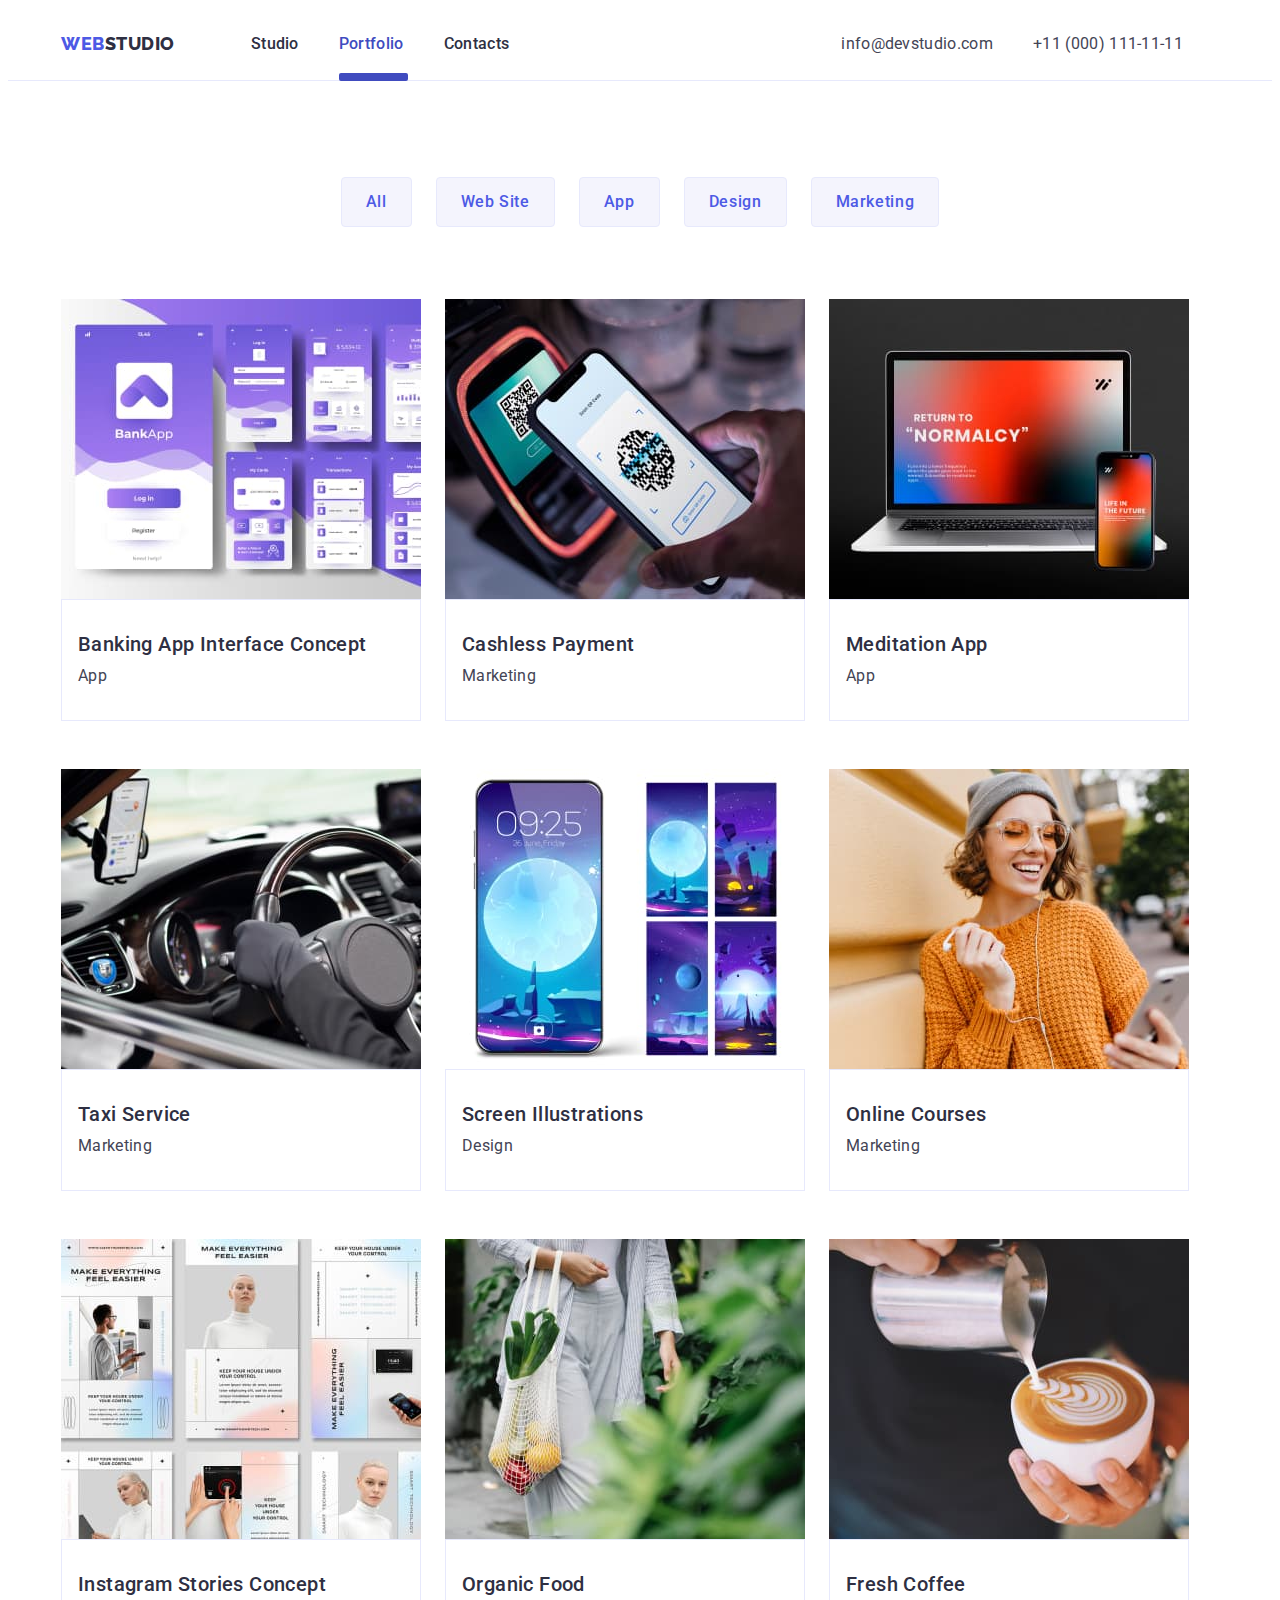
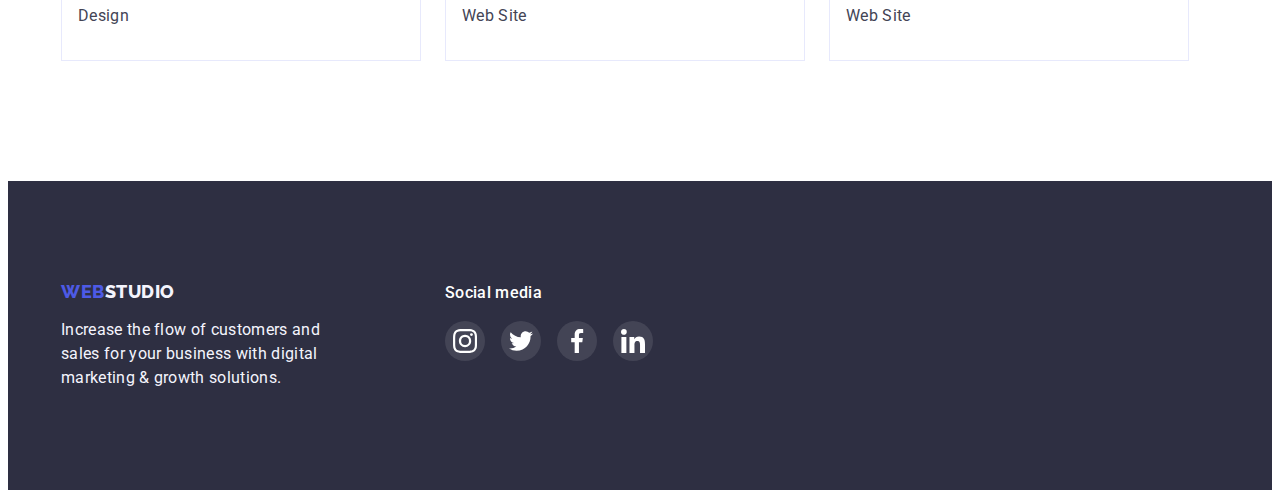
==== portfolio.html @ a072486b "Initial commit" ====
<!DOCTYPE html>
<html lang="en">
  <head>
    <meta charset="UTF-8" />
    <meta http-equiv="X-UA-Compatible" content="IE=edge" />
    <meta name="viewport" content="width=device-width, initial-scale=1.0" />
    <title>Portfolio</title>
    <link rel="preconnect" href="https://fonts.googleapis.com" />
    <link rel="preconnect" href="https://fonts.gstatic.com" crossorigin />
    <link
      href="https://fonts.googleapis.com/css2?family=Raleway:wght@800&family=Roboto:wght@400;500;700&display=swap"
      rel="stylesheet"
    />
    <link
      rel="stylesheet"
      href="https://cdnjs.cloudflare.com/ajax/libs/modern-normalize/1.1.0/modern-normalize.min.css"
      integrity="sha512-wpPYUAdjBVSE4KJnH1VR1HeZfpl1ub8YT/NKx4PuQ5NmX2tKuGu6U/JRp5y+Y8XG2tV+wKQpNHVUX03MfMFn9Q=="
      crossorigin="anonymous"
      referrerpolicy="no-referrer"
    />
    <link rel="stylesheet" href="./css/styles.css" />
  </head>
  <body>
    <header class="header">
      <div class="container header-container">
        <nav class="navigation">
          <a class="header-logo link" href="./index.html">
            <span class="header-logo-web">Web</span>
            Studio
          </a>
          <ul class="navigation-list list">
            <li class="navigation-item">
              <a class="navigation-link link" href="./index.html">Studio</a>
            </li>
            <li class="navigation-item">
              <a
                class="navigation-link active-page link"
                href="./portfolio.html"
                >Portfolio</a
              >
            </li>
            <li class="navigation-item">
              <a class="navigation-link link" href="">Contacts</a>
            </li>
          </ul>
        </nav>
        <address class="header-address">
          <ul class="address-list list">
            <li class="address-item">
              <a class="address-link link" href="mailto:info@devstudio.com">
                <span class="address-text">info@devstudio.com</span>
              </a>
            </li>
            <li class="address-item">
              <a class="address-link link" href="tel:+110001111111">
                <span class="address-text">+11 (000) 111-11-11</span>
              </a>
            </li>
          </ul>
        </address>
      </div>
    </header>
    <main>
      <section class="portfolio">
        <div class="container">
          <h1 class="portfolio-title" hidden>Portfolio</h1>
          <ul class="filters-list list">
            <li class="filters-item">
              <button class="filters-btn" type="button">All</button>
            </li>
            <li class="filters-item">
              <button class="filters-btn" type="button">Web Site</button>
            </li>
            <li class="filters-item">
              <button class="filters-btn" type="button">App</button>
            </li>
            <li class="filters-item">
              <button class="filters-btn" type="button">Design</button>
            </li>
            <li class="filters-item">
              <button class="filters-btn" type="button">Marketing</button>
            </li>
          </ul>
          <ul class="projects-list list">
            <li class="projects-item">
              <a class="projects-link link" href="">
                <div class="project-item-overlay">
                  <img
                    src="./images/potfolio-img-1.jpg"
                    alt="interface of app"
                    width="360"
                    height="300"
                  />
                  <p class="overlay-text">
                    14 Stylish and User-Friendly App Design Concepts · Task
                    Manager App · Calorie Tracker App · Exotic Fruit Ecommerce
                    App · Cloud Storage App
                  </p>
                </div>
                <div class="projects-item-text">
                  <h2 class="projects-top-text">
                    Banking App Interface Concept
                  </h2>
                  <p class="projects-bottom-text">App</p>
                </div>
              </a>
            </li>
            <li class="projects-item">
              <a class="projects-link link" href="">
                <div class="project-item-overlay">
                  <img
                    src="./images/potfolio-img-2.jpg"
                    alt="pay with qr"
                    width="360"
                    height="300"
                  />
                  <p class="overlay-text">
                    14 Stylish and User-Friendly App Design Concepts · Task
                    Manager App · Calorie Tracker App · Exotic Fruit Ecommerce
                    App · Cloud Storage App
                  </p>
                </div>
                <div class="projects-item-text">
                  <h2 class="projects-top-text">Cashless Payment</h2>
                  <p class="projects-bottom-text">Marketing</p>
                </div>
              </a>
            </li>
            <li class="projects-item">
              <a class="projects-link link" href="">
                <div class="project-item-overlay">
                  <img
                    src="./images/potfolio-img-3.jpg"
                    alt="interface of app on laptop"
                    width="360"
                    height="300"
                  />
                  <p class="overlay-text">
                    14 Stylish and User-Friendly App Design Concepts · Task
                    Manager App · Calorie Tracker App · Exotic Fruit Ecommerce
                    App · Cloud Storage App
                  </p>
                </div>
                <div class="projects-item-text">
                  <h2 class="projects-top-text">Meditation App</h2>
                  <p class="projects-bottom-text">App</p>
                </div>
              </a>
            </li>
            <li class="projects-item">
              <a class="projects-link link" href="">
                <div class="project-item-overlay">
                  <img
                    src="./images/potfolio-img-4.jpg"
                    alt="arms on wheel"
                    width="360"
                    height="300"
                  />
                  <p class="overlay-text">
                    14 Stylish and User-Friendly App Design Concepts · Task
                    Manager App · Calorie Tracker App · Exotic Fruit Ecommerce
                    App · Cloud Storage App
                  </p>
                </div>
                <div class="projects-item-text">
                  <h2 class="projects-top-text">Taxi Service</h2>
                  <p class="projects-bottom-text">Marketing</p>
                </div>
              </a>
            </li>
            <li class="projects-item">
              <a class="projects-link link" href="">
                <div class="project-item-overlay">
                  <img
                    src="./images/potfolio-img-5.jpg"
                    alt="wallpaper on phone desktop"
                    width="360"
                    height="300"
                  />
                  <p class="overlay-text">
                    14 Stylish and User-Friendly App Design Concepts · Task
                    Manager App · Calorie Tracker App · Exotic Fruit Ecommerce
                    App · Cloud Storage App
                  </p>
                </div>
                <div class="projects-item-text">
                  <h2 class="projects-top-text">Screen Illustrations</h2>
                  <p class="projects-bottom-text">Design</p>
                </div>
              </a>
            </li>
            <li class="projects-item">
              <a class="projects-link link" href="">
                <div class="project-item-overlay">
                  <img
                    src="./images/potfolio-img-6.jpg"
                    alt="girl with phone"
                    width="360"
                    height="300"
                  />
                  <p class="overlay-text">
                    14 Stylish and User-Friendly App Design Concepts · Task
                    Manager App · Calorie Tracker App · Exotic Fruit Ecommerce
                    App · Cloud Storage App
                  </p>
                </div>
                <div class="projects-item-text">
                  <h2 class="projects-top-text">Online Courses</h2>
                  <p class="projects-bottom-text">Marketing</p>
                </div>
              </a>
            </li>
            <li class="projects-item">
              <a class="projects-link link" href="">
                <div class="project-item-overlay">
                  <img
                    src="./images/potfolio-img-7.jpg"
                    alt="examples of istagram stories"
                    width="360"
                    height="300"
                  />
                  <p class="overlay-text">
                    14 Stylish and User-Friendly App Design Concepts · Task
                    Manager App · Calorie Tracker App · Exotic Fruit Ecommerce
                    App · Cloud Storage App
                  </p>
                </div>
                <div class="projects-item-text">
                  <h2 class="projects-top-text">Instagram Stories Concept</h2>
                  <p class="projects-bottom-text">Design</p>
                </div>
              </a>
            </li>
            <li class="projects-item">
              <a class="projects-link link" href="">
                <div class="project-item-overlay">
                  <img
                    src="./images/potfolio-img-8.jpg"
                    alt="bag with vegetables and fruits"
                    width="360"
                    height="300"
                  />
                  <p class="overlay-text">
                    14 Stylish and User-Friendly App Design Concepts · Task
                    Manager App · Calorie Tracker App · Exotic Fruit Ecommerce
                    App · Cloud Storage App
                  </p>
                </div>
                <div class="projects-item-text">
                  <h2 class="projects-top-text">Organic Food</h2>
                  <p class="projects-bottom-text">Web Site</p>
                </div>
              </a>
            </li>
            <li class="projects-item">
              <a class="projects-link link" href="">
                <div class="project-item-overlay">
                  <img
                    src="./images/potfolio-img-9.jpg"
                    alt="latte art"
                    width="360"
                    height="300"
                  />
                  <p class="overlay-text">
                    14 Stylish and User-Friendly App Design Concepts · Task
                    Manager App · Calorie Tracker App · Exotic Fruit Ecommerce
                    App · Cloud Storage App
                  </p>
                </div>
                <div class="projects-item-text">
                  <h2 class="projects-top-text">Fresh Coffee</h2>
                  <p class="projects-bottom-text">Web Site</p>
                </div>
              </a>
            </li>
          </ul>
        </div>
      </section>
    </main>
    <footer class="footer">
      <div class="container footer-container">
        <div class="footer-leftside">
          <a class="footer-logo link" href="./index.html">
            <span class="footer-logo-web">Web</span>
            Studio
          </a>
          <p class="footer-text">
            Increase the flow of customers and sales for your business with
            digital marketing & growth solutions.
          </p>
        </div>
        <div class="footer-rightside">
          <p class="footer-soc-text">Social media</p>
          <ul class="footer-soc-list list">
            <li class="footer-soc-item">
              <a href="" class="footer-soc-link link">
                <svg class="footer-soc-icon" width="24" height="24">
                  <use href="./images/icons.svg#icon-instagram"></use>
                </svg>
              </a>
            </li>
            <li class="footer-soc-item">
              <a href="" class="footer-soc-link link">
                <svg class="footer-soc-icon" width="24" height="24">
                  <use href="./images/icons.svg#icon-twitter"></use>
                </svg>
              </a>
            </li>
            <li class="footer-soc-item">
              <a href="" class="footer-soc-link link">
                <svg class="footer-soc-icon" width="24" height="24">
                  <use href="./images/icons.svg#icon-facebook"></use>
                </svg>
              </a>
            </li>
            <li class="footer-soc-item">
              <a href="" class="footer-soc-link link">
                <svg class="footer-soc-icon" width="24" height="24">
                  <use href="./images/icons.svg#icon-linkedin"></use>
                </svg>
              </a>
            </li>
          </ul>
        </div>
      </div>
    </footer>
  </body>
</html>
---- css/styles.css ----
:root {
  --primary-brand-color: #4d5ae5;
  --pressed-state-color: #404bbf;
  --dark-color: #2e2f42;
  --success-color: #31d0aa;
  --text-color: #434455;
  --subtle-text-color: #8e8f99;
  --accent-color: #e7e9fc;
  --light-color: #f4f4fd;
  --modal-overlay-color: #2e2f42;
  --hero-background-color: #2e2f42;
  --white-background-color: #ffffff;
  --modal-background: #fcfcfc;
  --background-hero-gradient: linear-gradient(
    rgba(46, 47, 66, 0.7),
    rgba(46, 47, 66, 0.7)
  );
  --cubic: cubic-bezier(0.4, 0, 0.2, 1);
}

body {
  font-family: Roboto, sans-serif;
  background-color: var(--white-background-color);
  color: var(--text-color);
}

p,
h1,
h2,
h3,
h4,
h5,
h6 {
  margin: 0;
}

ul {
  margin: 0;
  padding-left: 0;
  list-style: none;
}

.link {
  text-decoration: none;
}

img {
  display: block;
}

/* ----------------------------HEADER-------------------------------------- */
.header {
  padding-top: 24px;
  padding-bottom: 24px;
  border-bottom: 1px solid var(--accent-color);
}

.container {
  width: 1158px;
  padding-left: 15px;
  padding-right: 15px;
  margin: 0 auto;
}

.header-container {
  display: flex;
  gap: 332px;
}

.navigation {
  display: flex;
  gap: 76px;
}

.header-logo {
  font-family: "Raleway", sans-serif;
  font-weight: 800;
  font-size: 18px;
  line-height: 1.17;
  display: flex;
  align-items: center;
  letter-spacing: 0.03em;
  text-transform: uppercase;
  color: var(--dark-color);
}

.header-logo-web {
  font-family: "Raleway", sans-serif;
  font-weight: 800;
  font-size: 18px;
  line-height: 1.17;
  letter-spacing: 0.03em;
  text-transform: uppercase;
  color: var(--primary-brand-color);
}

.navigation-list {
  display: flex;
  gap: 40px;
}

.navigation-link {
  font-weight: 500;
  font-size: 16px;
  line-height: 1.5;
  letter-spacing: 0.02em;
  color: var(--dark-color);
  position: relative;
  transition: color 250ms var(--cubic);
}

.navigation-link.active-page {
  color: var(--pressed-state-color);
}

.navigation-link.active-page::after,
.navigation-link::after {
  content: "";
  display: block;
  width: 100%;
  height: 4px;
  background-color: var(--pressed-state-color);
  border: 2px solid var(--pressed-state-color);
  border-radius: 2px;
  position: absolute;
  bottom: -28px;
  transform: scaleX(1);
}

.navigation-link:is(:hover, :focus) {
  color: var(--pressed-state-color);
}

.navigation-link::after {
  transform: scaleX(0);
  transition: transform 250ms var(--cubic);
}

.navigation-link:is(:hover, :focus)::after {
  transform: scaleX(1);
}

.header-address {
  font-style: normal;
}

.address-list {
  display: flex;
  gap: 40px;
}

.address-link {
  font-size: 16px;
  line-height: 1.5;
  letter-spacing: 0.02em;
  color: var(--text-color);
  transition: color 250ms var(--cubic);
}

.address-link:is(:hover, :focus) {
  color: var(--pressed-state-color);
}

/* ----------------------------HERO-------------------------------------- */

.hero {
  background-color: var(--hero-background-color);
  padding-top: 188px;
  padding-bottom: 188px;
  background-image: var(--background-hero-gradient),
    url(../images/people-office-bg.jpg);
  background-size: 1440px;
  background-repeat: no-repeat;
  background-position: center;
}

.hero-title {
  font-size: 56px;
  line-height: 1.07;
  text-align: center;
  letter-spacing: 0.02em;
  color: var(--white-background-color);
  margin-bottom: 48px;
  width: 496px;
  margin-left: auto;
  margin-right: auto;
}

.hero-btn {
  font-family: inherit;
  font-weight: 500;
  font-size: 16px;
  line-height: 1.5;
  letter-spacing: 0.04em;
  color: var(--white-background-color);
  cursor: pointer;
  display: block;
  border-width: 0;
  box-shadow: 0px 4px 4px rgba(0, 0, 0, 0.15);
  border-radius: 4px;
  background-color: var(--primary-brand-color);
  min-width: 169px;
  height: 56px;
  margin-left: auto;
  margin-right: auto;
  transition: background-color 250ms var(--cubic);
}

.hero-btn:is(:hover, :focus) {
  background-color: var(--pressed-state-color);
}

/* ----------------------------FEATURES-------------------------------------- */

.features {
  padding-top: 120px;
  padding-bottom: 120px;
}

.features-item-icon {
  padding-top: 24px;
  padding-bottom: 24px;
  display: flex;
  align-items: center;
  justify-content: center;
  background-color: var(--light-color);
  border-radius: 4px;
  margin-bottom: 8px;
}

.features-list {
  display: flex;
  gap: 24px;
}

.features-item {
  width: 264px;
}

.features-top-text {
  font-weight: 500;
  font-size: 20px;
  line-height: 1.2;
  letter-spacing: 0.02em;
  color: var(--dark-color);
  margin-bottom: 8px;
}

.features-bottom-text {
  font-size: 16px;
  line-height: 1.5;
  letter-spacing: 0.02em;
}

/* ----------------------------PRODUCTS-------------------------------------- */

.products {
  padding-bottom: 120px;
}

.products-title {
  font-size: 36px;
  line-height: 1.11;
  text-align: center;
  letter-spacing: 0.02em;
  text-transform: capitalize;
  color: var(--dark-color);
  margin-bottom: 72px;
}

.products-list {
  display: flex;
  gap: 24px;
}

/* ----------------------------TEAM-------------------------------------- */

.team {
  padding-top: 120px;
  padding-bottom: 120px;
}

.team {
  background-color: var(--light-color);
}

.team-list {
  display: flex;
  gap: 24px;
}

.team-item {
  background-color: var(--white-background-color);
  box-shadow: 0px 1px 6px rgba(46, 47, 66, 0.08),
    0px 1px 1px rgba(46, 47, 66, 0.16), 0px 2px 1px rgba(46, 47, 66, 0.08);
  border-radius: 0px 0px 4px 4px;
}

.team-title {
  font-size: 36px;
  line-height: 1.11;
  text-align: center;
  letter-spacing: 0.02em;
  text-transform: capitalize;
  color: var(--dark-color);
  margin-bottom: 72px;
}

.team-item-text {
  margin-top: 32px;
  padding-bottom: 32px;
}

.team-top-text {
  font-weight: 500;
  font-size: 20px;
  line-height: 1.2;
  text-align: center;
  letter-spacing: 0.02em;
  color: var(--dark-color);
  margin-bottom: 8px;
}

.team-bottom-text {
  font-size: 16px;
  line-height: 1.5;
  text-align: center;
  letter-spacing: 0.02em;
  margin-bottom: 8px;
}

.team-soc-list {
  display: flex;
  justify-content: center;
  gap: 24px;
}

.team-soc-item {
  width: 40px;
  height: 40px;
}

.team-soc-link {
  width: 100%;
  height: 100%;
  border-radius: 50%;
  background-color: var(--primary-brand-color);
  display: flex;
  align-items: center;
  justify-content: center;
  transition: background-color 250ms var(--cubic);
}

.team-soc-icon {
  fill: #ffffff;
}

.team-soc-link:is(:hover, :focus) {
  background-color: var(--pressed-state-color);
}

/* ----------------------------CUSTOMERS-------------------------------------- */

.customers {
  padding-top: 120px;
  padding-bottom: 120px;
}

.customers-title {
  font-size: 36px;
  line-height: 1.11;
  text-align: center;
  letter-spacing: 0.02em;
  text-transform: capitalize;
  color: var(--dark-color);
  margin-bottom: 72px;
}

.customers-list {
  display: flex;
  gap: 24px;
}
.customers-link {
  width: 168px;
  height: 88px;
  display: flex;
  align-items: center;
  justify-content: center;
  border: 1px solid var(--subtle-text-color);
  border-radius: 4px;
  transition: border 250ms var(--cubic);
}

.customers-icon {
  fill: var(--subtle-text-color);
  transition: fill 250ms var(--cubic);
}

.customers-link:is(:hover, :focus) {
  border: 1px solid var(--pressed-state-color);
}

.customers-link:is(:hover, :focus) > .customers-icon {
  fill: var(--pressed-state-color);
}

/* ----------------------------FOOTER-------------------------------------- */

.footer {
  background-color: var(--dark-color);
  padding-top: 100px;
  padding-bottom: 100px;
}

.footer-container {
  display: flex;
  gap: 120px;
}

.footer-text {
  font-size: 16px;
  line-height: 1.5;
  letter-spacing: 0.02em;
  color: var(--light-color);
  width: 264px;
}

.footer-logo {
  font-family: "Raleway", sans-serif;
  font-weight: 800;
  font-size: 18px;
  line-height: 1.17;
  display: flex;
  align-items: center;
  letter-spacing: 0.03em;
  text-transform: uppercase;
  color: var(--light-color);
  margin-bottom: 16px;
}

.footer-logo-web {
  font-family: "Raleway", sans-serif;
  font-weight: 800;
  font-size: 18px;
  line-height: 1.17;
  display: flex;
  align-items: center;
  letter-spacing: 0.03em;
  text-transform: uppercase;
  color: var(--primary-brand-color);
}

.footer-soc-text {
  font-weight: 500;
  font-size: 16px;
  line-height: 1.5;
  letter-spacing: 0.02em;
  color: var(--white-background-color);
  margin-bottom: 16px;
}

.footer-soc-list {
  display: flex;
  justify-content: center;
  gap: 16px;
}

.footer-soc-item {
  width: 40px;
  height: 40px;
}

.footer-soc-link {
  width: 100%;
  height: 100%;
  border-radius: 50%;
  background-color: rgb(255, 255, 255, 0.1);
  display: flex;
  align-items: center;
  justify-content: center;
  transition: background-color 250ms var(--cubic);
}

.footer-soc-icon {
  fill: #ffffff;
}

.footer-soc-link:is(:hover, :focus) {
  background-color: var(--success-color);
}

/* ----------------------------PORTFOLIO-------------------------------------- */

.portfolio {
  padding-top: 96px;
  padding-bottom: 120px;
}

/* ----------------------------FILTERS-------------------------------------- */

.filters-list {
  margin-bottom: 72px;
  display: flex;
  gap: 24px;
  justify-content: center;
}

.filters-btn {
  background-color: var(--light-color);
  border: 1px solid var(--accent-color);
  border-radius: 4px;
  font-family: inherit;
  font-style: normal;
  font-weight: 500;
  font-size: 16px;
  line-height: 1.5;
  letter-spacing: 0.04em;
  color: var(--primary-brand-color);
  cursor: pointer;
  padding: 12px 24px;
  transition: background-color 250ms var(--cubic), box-shadow 250ms var(--cubic),
    color 250ms var(--cubic);
}

.filters-btn:is(:hover, :focus) {
  background-color: var(--pressed-state-color);
  box-shadow: 0px 3px 1px rgba(0, 0, 0, 0.1), 0px 2px 1px rgba(0, 0, 0, 0.08),
    0px 2px 2px rgba(0, 0, 0, 0.12);
  color: var(--white-background-color);
}

/* ----------------------------PROJECTS-------------------------------------- */

.projects-list {
  display: flex;
  flex-wrap: wrap;
  gap: 48px 24px;
}

.projects-link {
  display: block;
  transition: box-shadow 250ms var(--cubic);
}

.projects-item {
  background-color: var(--white-background-color);
}

.project-item-overlay {
  position: relative;
  overflow: hidden;
}

.projects-item-text {
  padding: 32px 16px;
  border: 1px solid var(--accent-color);
  transition: border 250ms var(--cubic);
}

.projects-top-text {
  font-weight: 500;
  font-size: 20px;
  line-height: 1.2;
  letter-spacing: 0.02em;
  color: var(--modal-overlay-color);
  margin-bottom: 8px;
}

.projects-bottom-text {
  font-size: 16px;
  line-height: 1.5;
  letter-spacing: 0.02em;
  color: var(--text-color);
}

.projects-link:is(:hover, :focus) {
  box-shadow: 0px 1px 6px rgba(46, 47, 66, 0.08),
    0px 1px 1px rgba(46, 47, 66, 0.16), 0px 2px 1px rgba(46, 47, 66, 0.08);
}

.projects-link:is(:hover, :focus) .projects-item-text {
  border: 1px solid var(--light-color);
}

.overlay-text {
  padding-top: 40px;
  padding-left: 32px;
  padding-right: 32px;
  background-color: var(--primary-brand-color);

  font-size: 16px;
  line-height: 1.5;
  letter-spacing: 0.02em;
  color: var(--light-color);

  position: absolute;
  width: 100%;
  height: 100%;
  top: 0;
  left: 0;

  transform: translateY(100%);
  transition: transform 250ms var(--cubic);
}

.projects-link:is(:hover, :focus) .overlay-text {
  transform: translate(0);
}

/* ----------------------------MODAL-------------------------------------- */

.backdrop {
  position: fixed;
  top: 0;
  width: 100%;
  height: 100%;
  background-color: rgba(46, 47, 66, 0.4);
  transition: opacity 250ms var(--cubic), visibility 250ms var(--cubic);
}

.modal {
  width: 408px;
  min-height: 576px;
  background-color: var(--modal-background);
  box-shadow: 0px 1px 1px rgba(0, 0, 0, 0.14), 0px 1px 3px rgba(0, 0, 0, 0.12),
    0px 2px 1px rgba(0, 0, 0, 0.2);
  border-radius: 4px;

  position: absolute;
  left: 50%;
  top: 50%;
  transform: translate(-50%, -50%) scale(1);

  transition: transform 250ms var(--cubic);
}

.modal-close-btn {
  display: flex;
  align-items: center;
  justify-content: center;
  width: 24px;
  height: 24px;
  border-radius: 50%;
  background-color: var(--accent-color);
  border: 1px solid rgba(0, 0, 0, 0.1);
  position: absolute;
  right: 24px;
  top: 24px;
}

.is-hidden {
  opacity: 0;
  visibility: hidden;
  pointer-events: none;
}

.backdrop.is-hidden .modal {
  transform: translate(-50%, -50%) scale(0);
}
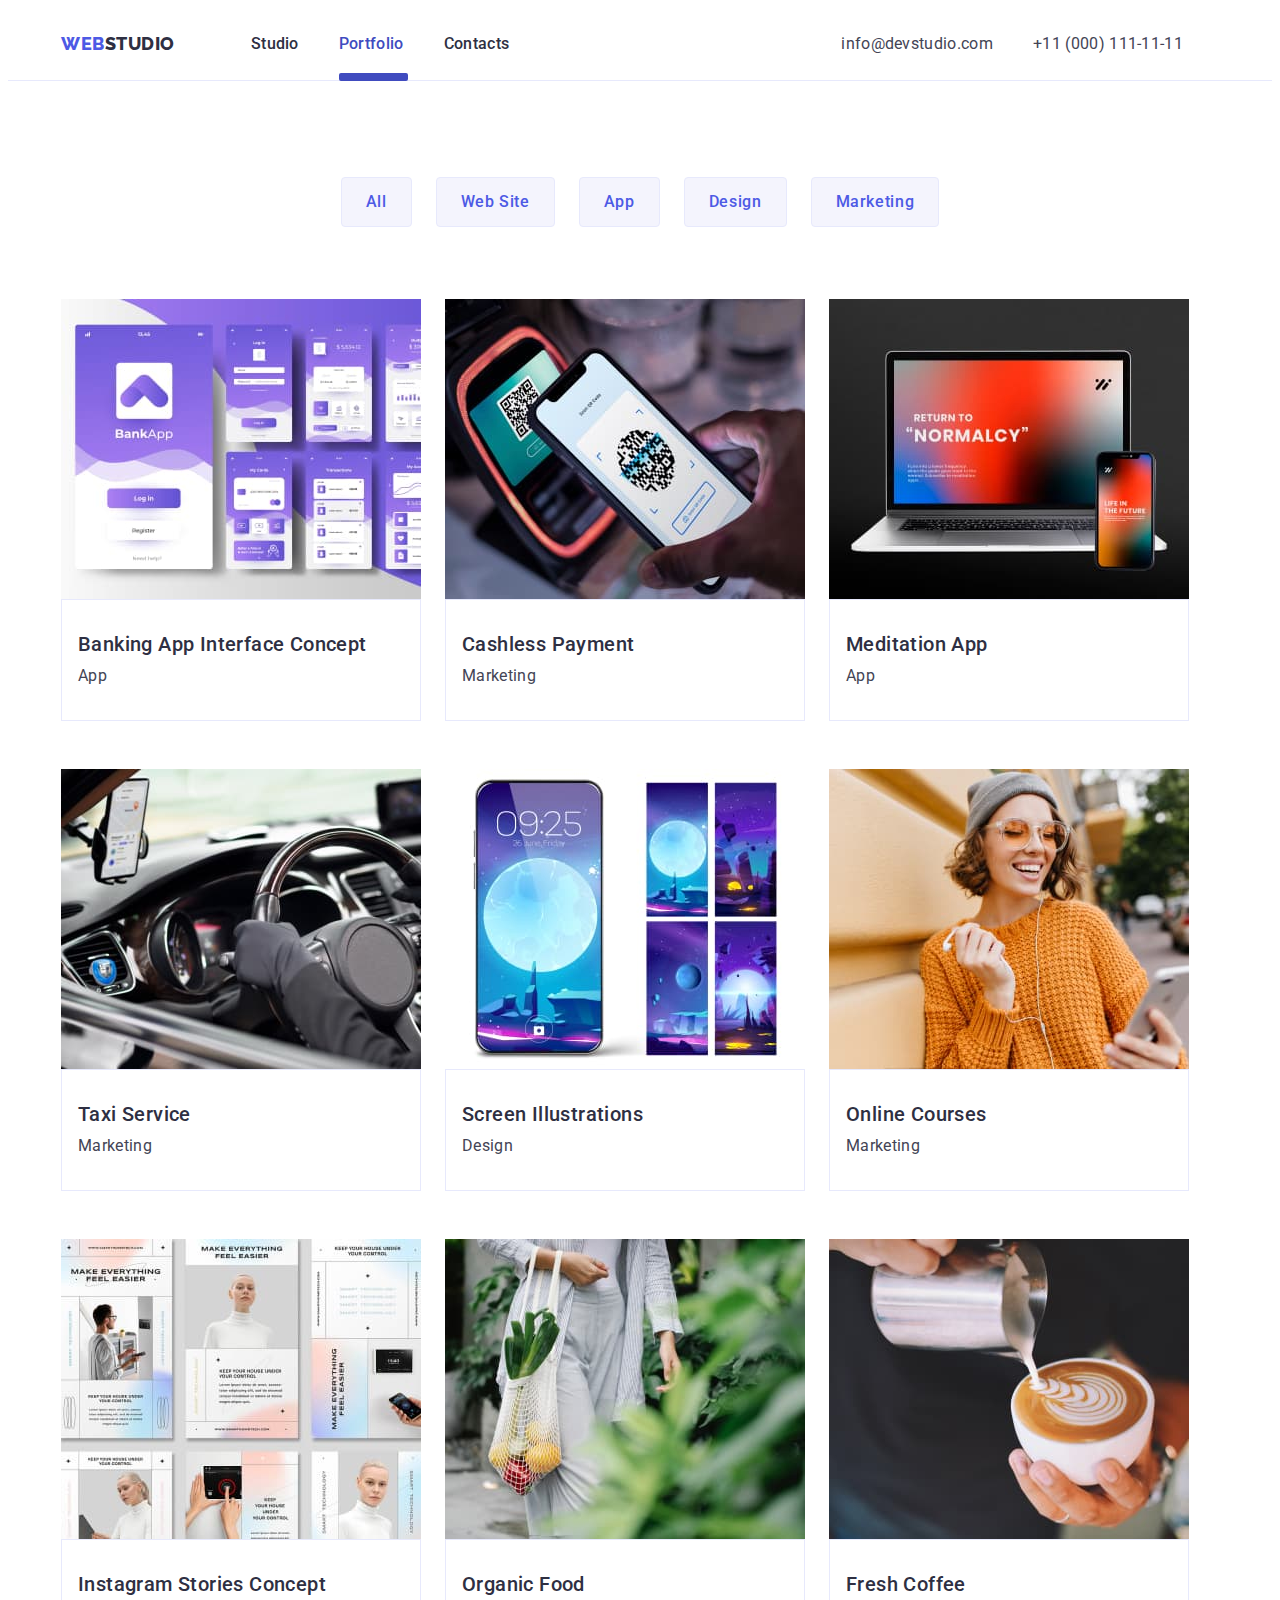
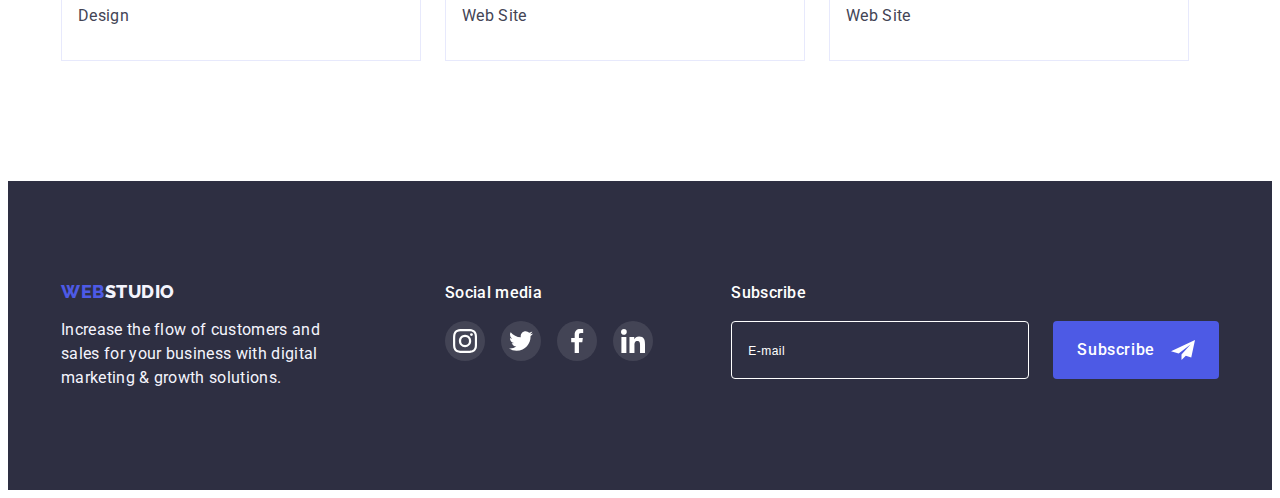
==== commit dff78c69: "added footer subscribe" ====
--- a/portfolio.html
+++ b/portfolio.html
@@ -289,7 +289,7 @@
             digital marketing & growth solutions.
           </p>
         </div>
-        <div class="footer-rightside">
+        <div class="footer-social">
           <p class="footer-soc-text">Social media</p>
           <ul class="footer-soc-list list">
             <li class="footer-soc-item">
@@ -322,6 +322,25 @@
             </li>
           </ul>
         </div>
+        <div class="footer-sub">
+          <p class="sub-text">Subscribe</p>
+          <form class="sub-form">
+            <label class="sub-label" aria-label="subscribe">
+              <input
+                class="sub-input"
+                type="email"
+                name="sub-email"
+                placeholder="E-mail"
+              />
+            </label>
+            <button class="sub-btn" type="submit">
+              Subscribe
+              <svg class="sub-icon" width="24" height="24">
+                <use href="./images/icons.svg#icon-subscribe"></use>
+              </svg>
+            </button>
+          </form>
+        </div>
       </div>
     </footer>
   </body>
--- a/css/styles.css
+++ b/css/styles.css
@@ -414,7 +414,6 @@
 
 .footer-container {
   display: flex;
-  gap: 120px;
 }
 
 .footer-text {
@@ -450,6 +449,10 @@
   color: var(--primary-brand-color);
 }
 
+.footer-social {
+  margin-left: 120px;
+}
+
 .footer-soc-text {
   font-weight: 500;
   font-size: 16px;
@@ -487,6 +490,68 @@
 
 .footer-soc-link:is(:hover, :focus) {
   background-color: var(--success-color);
+}
+
+.footer-sub {
+  margin-left: auto;
+}
+
+.sub-text {
+  font-weight: 500;
+  font-size: 16px;
+  line-height: 1.5;
+  letter-spacing: 0.02em;
+  color: var(--white-background-color);
+}
+
+.sub-form {
+  display: flex;
+  margin-top: 16px;
+}
+
+.sub-input {
+  width: 264px;
+  height: 40px;
+  border: 1px solid #ffffff;
+  box-shadow: (0px 4px 4px rgba(0, 0, 0, 0.15));
+  border-radius: 4px;
+  background-color: transparent;
+  padding: 8px 16px;
+}
+
+.sub-input::placeholder {
+  font-size: 12px;
+  line-height: 2;
+  letter-spacing: 0.04em;
+  color: var(--white-background-color);
+}
+
+.sub-btn {
+  display: flex;
+  justify-content: center;
+  align-items: center;
+
+  padding: 8px 24px;
+  gap: 16px;
+
+  background: var(--primary-brand-color);
+  border-radius: 4px;
+  border-width: 0;
+
+  font-family: "Roboto";
+  font-style: normal;
+  font-weight: 500;
+  font-size: 16px;
+  line-height: 1.5;
+  letter-spacing: 0.04em;
+  color: var(--white-background-color);
+
+  margin-left: 24px;
+  transition: background-color 250ms var(--cubic);
+}
+
+.sub-btn:is(:hover, :focus) {
+  background-color: var(--pressed-state-color);
 }
 
 /* ----------------------------PORTFOLIO-------------------------------------- */
